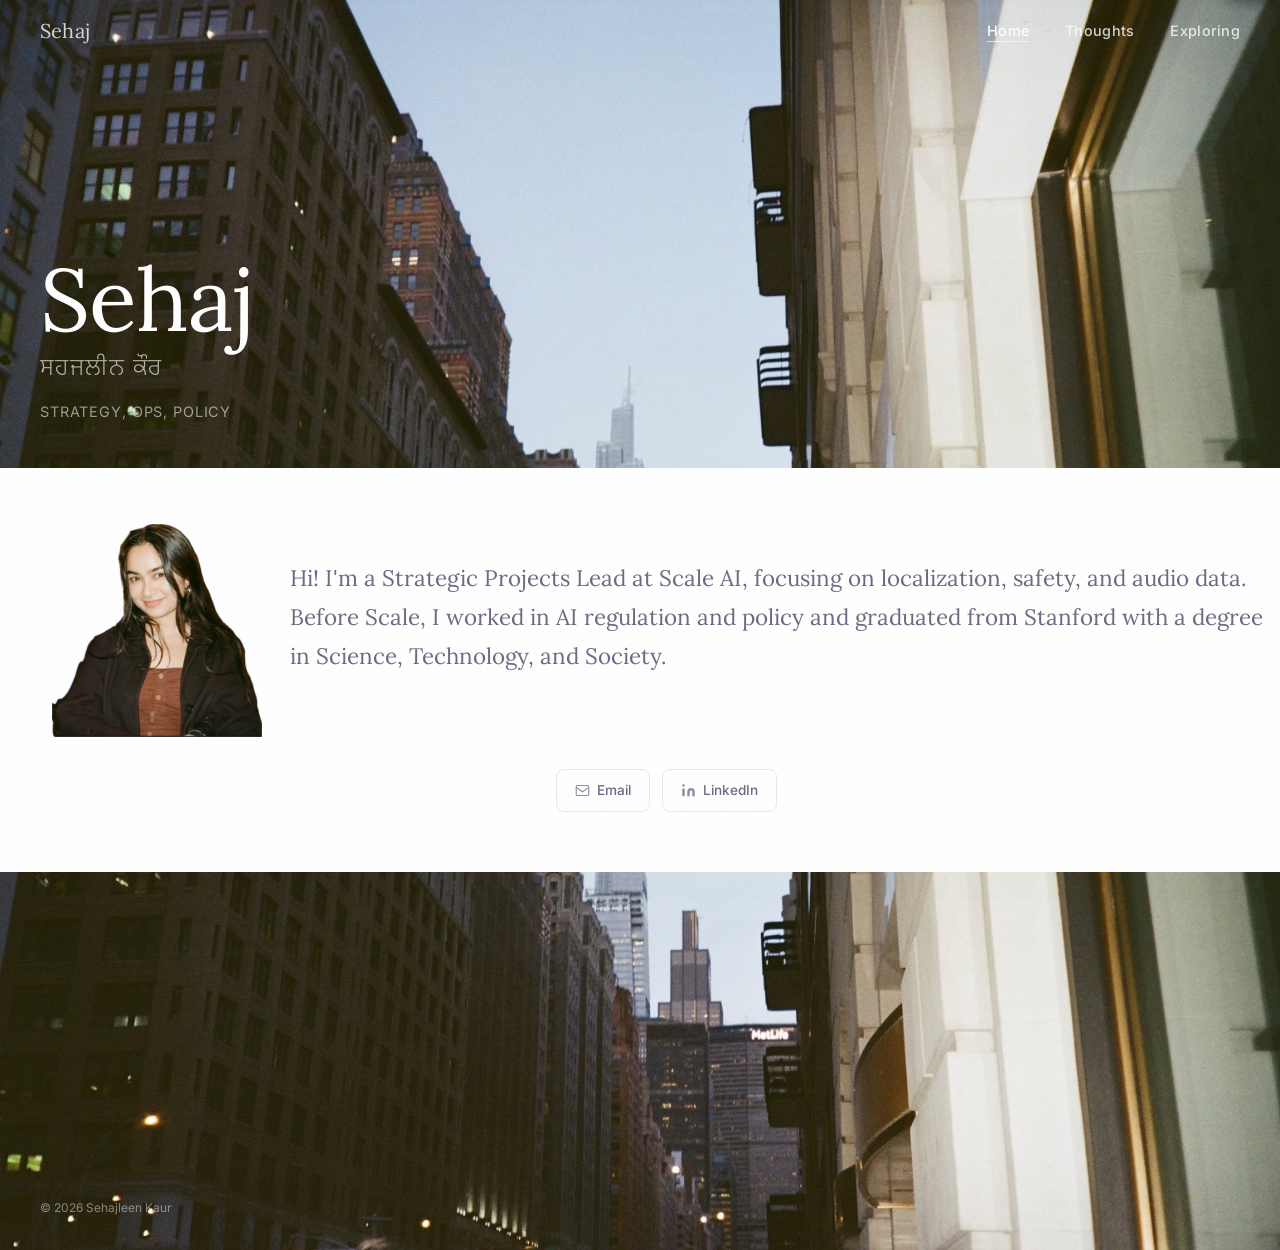
==== index.html @ 91caa86d "Initial commit: personal site with home, writings, and exploring pages Co-Authored-By: Claude Sonnet" ====
<!DOCTYPE html>
<html lang="en">
<head>
  <meta charset="UTF-8" />
  <meta name="viewport" content="width=device-width, initial-scale=1.0" />
  <title>Sehaj</title>
  <link rel="stylesheet" href="style.css?v=11" />
</head>
<body class="page-home">

  <nav class="nav--over-photo">
    <a class="nav-logo" href="index.html">Sehaj</a>
    <ul class="nav-links">
      <li><a href="index.html" class="active">Home</a></li>
      <li><a href="writings.html">Thoughts</a></li>
      <li><a href="exploring.html">Exploring</a></li>
    </ul>
  </nav>

  <!-- TOP HALF OF NYC PHOTO -->
  <div class="photo-band photo-band--top">
    <div class="photo-band__hero">
      <h1>Sehaj</h1>
      <span class="hero-gurmukhi">ਸਹਜਲੀਨ ਕੌਰ</span>
      <p class="hero-sub">Strategy, Ops, Policy</p>
    </div>
  </div>

  <!-- WHITE MIDDLE SECTION -->
  <div class="middle-section">
    <div class="middle-inner">

      <div class="bio-section anim-bio">
        <div class="bio-photo">
          <img src="site%20photos/IMG_7851.jpg" alt="Sehaj" />
        </div>
        <div class="bio-text">
          <p>
            Hi! I'm a Strategic Projects Lead at Scale AI, focusing on localization, safety, and audio data.
            Before Scale, I worked in AI regulation and policy and graduated from Stanford with a degree in
            Science, Technology, and Society.
          </p>
        </div>
      </div>

      <div class="contact-links contact-links--centered">
        <a class="contact-link" href="mailto:sehajleenkaur@alumni.stanford.edu">
          <svg viewBox="0 0 24 24" fill="none" stroke="currentColor" stroke-width="1.8">
            <rect x="2" y="4" width="20" height="16" rx="2"/>
            <path d="m2 7 10 7 10-7"/>
          </svg>
          Email
        </a>
        <a class="contact-link" href="https://www.linkedin.com/in/sehajleenkaur/" target="_blank" rel="noopener">
          <svg viewBox="0 0 24 24" fill="currentColor">
            <path d="M16 8a6 6 0 0 1 6 6v7h-4v-7a2 2 0 0 0-2-2 2 2 0 0 0-2 2v7h-4v-7a6 6 0 0 1 6-6z"/>
            <rect x="2" y="9" width="4" height="12"/>
            <circle cx="4" cy="4" r="2"/>
          </svg>
          LinkedIn
        </a>
      </div>

    </div>
  </div>

  <!-- BOTTOM HALF OF NYC PHOTO -->
  <div class="photo-band photo-band--bottom">
    <footer class="footer--on-photo">
      &copy; 2026 Sehajleen Kaur
    </footer>
  </div>

  <script src="script.js"></script>
</body>
</html>
---- style.css ----
@import url('https://fonts.googleapis.com/css2?family=Lora:ital,wght@0,400;0,500;0,600;1,400&family=Inter:wght@300;400;500;600&family=Noto+Sans+Gurmukhi:wght@300;400&display=swap');

:root {
  --blue: #89c4e1;
  --blue-light: #d6eef8;
  --blue-soft: #edf6fb;
  --turquoise: #7dd4cc;
  --turquoise-light: #d4f0ee;
  --lavender: #b8aadf;
  --lavender-light: #e8e3f7;
  --lavender-soft: #f3f0fb;
  --text: #1c1c2e;
  --text-muted: #6b6b85;
  --text-subtle: #9898b0;
  --bg: #fafbff;
  --white: #ffffff;
  --border: #e8e8f0;
  --radius: 12px;
  --radius-sm: 8px;
  --shadow: 0 2px 12px rgba(100, 100, 180, 0.08);
  --shadow-hover: 0 8px 28px rgba(100, 100, 180, 0.15);
  --transition: 0.22s ease;
}

*, *::before, *::after { box-sizing: border-box; margin: 0; padding: 0; }

html { scroll-behavior: smooth; }

body {
  font-family: 'Inter', sans-serif;
  background: var(--white);
  color: var(--text);
  font-size: 16px;
  line-height: 1.7;
  -webkit-font-smoothing: antialiased;
}

/* ── GRAIN OVERLAY ───────────────────────────────── */
body::before {
  content: '';
  position: fixed;
  inset: 0;
  z-index: 9999;
  pointer-events: none;
  background-image: url("data:image/svg+xml,%3Csvg xmlns='http://www.w3.org/2000/svg' width='200' height='200'%3E%3Cfilter id='n'%3E%3CfeTurbulence type='fractalNoise' baseFrequency='0.78' numOctaves='4' stitchTiles='stitch'/%3E%3C/filter%3E%3Crect width='200' height='200' filter='url(%23n)'/%3E%3C/svg%3E");
  opacity: 0.04;
  mix-blend-mode: multiply;
}

/* ── NAV ─────────────────────────────────────────── */
nav {
  position: sticky;
  top: 0;
  z-index: 100;
  background: rgba(255, 255, 255, 0.9);
  backdrop-filter: blur(14px);
  -webkit-backdrop-filter: blur(14px);
  border-bottom: 1px solid var(--border);
  padding: 0 40px;
  height: 62px;
  display: flex;
  align-items: center;
  justify-content: space-between;
}

/* home page: nav floats over the top photo */
.nav--over-photo {
  position: absolute;
  top: 0;
  left: 0;
  right: 0;
  background: transparent;
  backdrop-filter: none;
  -webkit-backdrop-filter: none;
  border-bottom: none;
}

.nav--over-photo .nav-logo,
.nav--over-photo .nav-links a { color: rgba(255, 255, 255, 0.8); }

.nav--over-photo .nav-links a:hover,
.nav--over-photo .nav-links a.active { color: #fff; }

.nav--over-photo .nav-links a::after {
  background: rgba(255, 255, 255, 0.6);
}

/* writings page: nav over ocean photo */
.page-writings nav {
  background: rgba(255, 255, 255, 0.75);
  backdrop-filter: blur(16px);
  -webkit-backdrop-filter: blur(16px);
}

.nav-logo {
  font-family: 'Lora', serif;
  font-size: 1.25rem;
  color: var(--text);
  text-decoration: none;
  letter-spacing: 0.01em;
}

.nav-links {
  display: flex;
  gap: 36px;
  list-style: none;
}

.nav-links a {
  text-decoration: none;
  color: var(--text-muted);
  font-size: 0.9rem;
  font-weight: 500;
  letter-spacing: 0.02em;
  transition: color var(--transition);
  position: relative;
}

.nav-links a::after {
  content: '';
  position: absolute;
  bottom: -3px;
  left: 0;
  width: 0;
  height: 1.5px;
  background: linear-gradient(90deg, var(--blue), var(--turquoise));
  transition: width var(--transition);
}

.nav-links a:hover,
.nav-links a.active { color: var(--text); }

.nav-links a:hover::after,
.nav-links a.active::after { width: 100%; }

/* ── LAYOUT ──────────────────────────────────────── */
main {
  max-width: 860px;
  margin: 0 auto;
  padding: 72px 32px 100px;
}

/* ── HEADINGS ────────────────────────────────────── */
h1 {
  font-family: 'Lora', serif;
  font-size: clamp(2.2rem, 5vw, 3.2rem);
  font-weight: 400;
  line-height: 1.15;
  letter-spacing: -0.01em;
  color: var(--text);
}

h2 {
  font-size: 1.1rem;
  font-weight: 600;
  letter-spacing: 0.06em;
  text-transform: uppercase;
  color: var(--text-muted);
  margin-bottom: 28px;
}

h3 {
  font-size: 1rem;
  font-weight: 600;
  color: var(--text);
  margin-bottom: 6px;
}

/* ── HOME: PAGE FILLS VIEWPORT ──────────────────── */
body.page-home {
  display: flex;
  flex-direction: column;
  min-height: 100vh;
}

body.page-home .photo-band--bottom {
  flex: 1;
}

/* ── HOME: PHOTO BANDS ───────────────────────────── */
.photo-band {
  width: 100%;
  background-image: url('site%20photos/39620037.jpg');
  background-size: cover;
  background-repeat: no-repeat;
  position: relative;
}

.photo-band--top {
  height: 52vh;
  min-height: 320px;
  background-position: center top;
  display: flex;
  align-items: flex-end;
  padding: 0 40px 44px;
}

.photo-band--bottom {
  min-height: 42vh;
  background-position: center bottom;
  display: flex;
  align-items: flex-end;
  padding: 0 40px 32px;
}

.photo-band__hero h1 {
  font-family: 'Lora', serif;
  font-size: clamp(3rem, 7vw, 5.5rem);
  color: #fff;
  line-height: 1;
  margin-bottom: 6px;
}

.hero-gurmukhi {
  display: block;
  font-family: 'Noto Sans Gurmukhi', sans-serif;
  font-size: clamp(1rem, 2.5vw, 1.5rem);
  font-weight: 300;
  color: rgba(255, 255, 255, 0.65);
  letter-spacing: 0.06em;
  margin-bottom: 10px;
}

.hero-sub {
  font-size: 0.9rem;
  color: rgba(255, 255, 255, 0.55);
  font-weight: 400;
  letter-spacing: 0.06em;
  text-transform: uppercase;
}

/* ── HOME: MIDDLE SECTION ────────────────────────── */
.middle-section {
  background: var(--white);
  padding: 56px 0 60px;
}

.middle-inner {
  width: 100%;
  padding: 0 0 0 52px;
}

/* ── HOME: BIO ───────────────────────────────────── */
.bio-section {
  display: grid;
  grid-template-columns: 210px 1fr;
  gap: 28px;
  align-items: center;
  margin-bottom: 0;
}

.bio-photo {
  width: 210px;
  flex-shrink: 0;
}

.bio-photo img {
  width: 100%;
  height: auto;
  display: block;
}

.photo-placeholder-label {
  color: var(--text-subtle);
  font-size: 0.75rem;
  letter-spacing: 0.1em;
  text-transform: uppercase;
}

.bio-text p {
  font-family: 'Lora', serif;
  font-size: 1.4rem;
  color: var(--text-muted);
  line-height: 1.75;
  margin-bottom: 28px;
}

.contact-links {
  display: flex;
  gap: 12px;
  justify-content: center;
}

.contact-links--centered {
  width: 100%;
  margin-top: 32px;
}

.contact-link {
  display: inline-flex;
  align-items: center;
  gap: 7px;
  text-decoration: none;
  color: var(--text-muted);
  font-size: 0.85rem;
  font-weight: 500;
  padding: 9px 18px;
  border-radius: 8px;
  border: 1px solid var(--border);
  background: var(--white);
  transition: all var(--transition);
}

.contact-link:hover {
  border-color: var(--lavender);
  color: var(--text);
  background: var(--lavender-soft);
  box-shadow: var(--shadow);
}

.contact-link svg {
  width: 15px;
  height: 15px;
  opacity: 0.75;
}

/* ── HOME: AUDIO ─────────────────────────────────── */
.audio-section {
  margin-bottom: 0;
}

.section-label {
  font-size: 0.78rem;
  font-weight: 600;
  letter-spacing: 0.1em;
  text-transform: uppercase;
  color: var(--text-subtle);
  margin-bottom: 16px;
}

.audio-buttons {
  display: flex;
  gap: 10px;
  flex-wrap: wrap;
  margin-bottom: 20px;
}

.lang-btn {
  padding: 9px 20px;
  border-radius: 99px;
  border: 1.5px solid var(--border);
  background: var(--white);
  color: var(--text-muted);
  font-family: 'Inter', sans-serif;
  font-size: 0.88rem;
  font-weight: 500;
  cursor: pointer;
  transition: all var(--transition);
  position: relative;
  overflow: hidden;
}

.lang-btn:hover {
  border-color: var(--turquoise);
  color: var(--text);
  background: var(--turquoise-light);
}

.lang-btn.active {
  background: linear-gradient(135deg, var(--blue), var(--turquoise));
  border-color: transparent;
  color: white;
  box-shadow: 0 4px 14px rgba(125, 212, 204, 0.35);
}

.lang-btn:active { transform: scale(0.95); }

.audio-player {
  display: none;
  align-items: center;
  gap: 14px;
  padding: 14px 20px;
  background: var(--white);
  border: 1px solid var(--border);
  border-radius: var(--radius-sm);
  max-width: 380px;
}

.audio-player.visible { display: flex; }

.play-pause-btn {
  width: 36px;
  height: 36px;
  border-radius: 50%;
  background: linear-gradient(135deg, var(--blue), var(--turquoise));
  border: none;
  cursor: pointer;
  display: flex;
  align-items: center;
  justify-content: center;
  flex-shrink: 0;
  transition: transform var(--transition), box-shadow var(--transition);
}

.play-pause-btn:hover {
  transform: scale(1.07);
  box-shadow: 0 4px 14px rgba(125, 212, 204, 0.4);
}

.play-pause-btn svg { width: 14px; height: 14px; fill: white; }

.audio-info {
  flex: 1;
}

.audio-lang-label {
  font-size: 0.8rem;
  font-weight: 600;
  color: var(--text);
  display: block;
  margin-bottom: 2px;
}

.audio-status {
  font-size: 0.75rem;
  color: var(--text-subtle);
}

/* ── DIVIDER ─────────────────────────────────────── */
.divider {
  height: 1px;
  background: var(--border);
  margin: 56px 0;
}

/* ── PAGE HEADER ─────────────────────────────────── */
.page-header {
  margin-bottom: 52px;
}

.page-header h1 {
  margin-bottom: 10px;
}

.page-header p {
  color: var(--text-muted);
  font-size: 1rem;
}

/* ── ANIMATIONS ──────────────────────────────────── */
@keyframes fadeUp {
  from { opacity: 0; transform: translateY(18px); }
  to   { opacity: 1; transform: translateY(0); }
}

@keyframes fadeIn {
  from { opacity: 0; }
  to   { opacity: 1; }
}

.anim-hero {
  animation: fadeUp 0.55s ease both;
}

.anim-bio {
  animation: fadeUp 0.55s 0.12s ease both;
}

.anim-audio {
  animation: fadeUp 0.55s 0.22s ease both;
}

.anim-page-header {
  animation: fadeUp 0.5s ease both;
}

/* stagger via --i set in JS */
.card-animate {
  opacity: 0;
  transform: translateY(20px);
  transition: opacity 0.4s ease, transform 0.4s ease;
  transition-delay: calc(var(--i, 0) * 70ms);
}

.card-animate.visible {
  opacity: 1;
  transform: translateY(0);
}

/* ── CARD GRID ───────────────────────────────────── */
.card-grid {
  display: grid;
  grid-template-columns: repeat(3, 1fr);
  gap: 20px;
}

.card {
  background: var(--white);
  border: 1px solid var(--border);
  border-radius: var(--radius);
  padding: 24px;
  text-decoration: none;
  color: inherit;
  display: block;
  transition: box-shadow var(--transition), transform var(--transition), border-color var(--transition);
  position: relative;
  overflow: hidden;
}

.card::before {
  content: '';
  position: absolute;
  top: 0;
  left: 0;
  right: 0;
  height: 3px;
  background: linear-gradient(90deg, var(--blue), var(--turquoise));
  transform: scaleX(0);
  transform-origin: left;
  transition: transform 0.28s ease;
}

/* Soft colored glow on hover */
.card:hover {
  box-shadow: 0 12px 36px rgba(137, 196, 225, 0.22), 0 2px 8px rgba(184, 170, 223, 0.12);
  transform: translateY(-3px);
  border-color: var(--blue-light);
}

.card:hover::before { transform: scaleX(1); }

.card-tag {
  font-size: 0.72rem;
  font-weight: 600;
  letter-spacing: 0.08em;
  text-transform: uppercase;
  color: var(--turquoise);
  margin-bottom: 10px;
  display: block;
  transition: color var(--transition);
}

.card:hover .card-tag { color: #5abfb7; }

.card h3 {
  font-size: 0.97rem;
  margin-bottom: 8px;
  line-height: 1.45;
}

.card p {
  font-size: 0.85rem;
  color: var(--text-muted);
  line-height: 1.6;
}

.card-arrow {
  display: inline-flex;
  align-items: center;
  gap: 4px;
  margin-top: 14px;
  font-size: 0.8rem;
  font-weight: 600;
  color: var(--text-subtle);
  transition: color var(--transition), gap var(--transition);
}

.card:hover .card-arrow {
  color: var(--blue);
  gap: 10px;
}

/* ── WRITINGS LIST ───────────────────────────────── */
.writings-list {
  list-style: none;
  border-top: 1px solid var(--border);
}

.writings-list li { display: block; }

.writing-row {
  display: grid;
  grid-template-columns: 32px 140px 1fr 20px;
  align-items: center;
  gap: 24px;
  padding: 32px 0;
  border-bottom: 1px solid var(--border);
  text-decoration: none;
  color: inherit;
  transition: padding-left var(--transition), opacity 0.4s ease, transform 0.4s ease;
}

.writing-row:hover { padding-left: 10px; }

.writing-num {
  font-size: 0.75rem;
  color: var(--text-subtle);
  font-weight: 500;
  font-variant-numeric: tabular-nums;
  transition: color var(--transition);
}

.writing-row:hover .writing-num { color: var(--blue); }

.writing-tag {
  font-size: 0.8rem;
  font-weight: 600;
  letter-spacing: 0.06em;
  text-transform: uppercase;
  color: var(--text-subtle);
  transition: color var(--transition);
}

.writing-row:hover .writing-tag { color: var(--turquoise); }

.writing-title {
  font-family: 'Lora', serif;
  font-size: 1rem;
  font-weight: 400;
  color: var(--text);
  line-height: 1.45;
  padding-left: 14px;
}

.writing-arrow {
  color: var(--text-subtle);
  font-size: 1rem;
  transition: transform var(--transition), color var(--transition);
  justify-self: end;
}

.writing-row:hover .writing-arrow {
  transform: translateX(5px);
  color: var(--blue);
}

/* ── PROJECT CARD (exploring) ────────────────────── */
.project-card {
  background: var(--white);
  border: 1px solid var(--border);
  border-radius: var(--radius);
  padding: 28px;
  transition: all var(--transition);
}

.project-card:hover {
  box-shadow: 0 12px 36px rgba(137, 196, 225, 0.22), 0 2px 8px rgba(184, 170, 223, 0.12);
  transform: translateY(-3px);
  border-color: var(--blue-light);
}

.project-card h3 {
  font-size: 1rem;
  margin-bottom: 8px;
}

.project-card p {
  font-size: 0.88rem;
  color: var(--text-muted);
  line-height: 1.65;
  margin-bottom: 20px;
}

.project-pill {
  display: inline-flex;
  align-items: center;
  gap: 5px;
  padding: 7px 16px;
  background: var(--blue-soft);
  border: 1px solid var(--blue-light);
  border-radius: 99px;
  font-size: 0.8rem;
  font-weight: 600;
  color: #5a9ec7;
  text-decoration: none;
  transition: all var(--transition);
}

.project-pill:hover {
  background: var(--blue-light);
  color: #3a7ea8;
}

/* ── READING SECTION ─────────────────────────────── */
.reading-now {
  background: linear-gradient(135deg, var(--lavender-soft), var(--blue-soft));
  border: 1px solid var(--lavender-light);
  border-radius: var(--radius);
  padding: 28px 32px;
  margin-bottom: 16px;
}

.reading-now .reading-label {
  font-size: 0.78rem;
  font-weight: 600;
  letter-spacing: 0.1em;
  text-transform: uppercase;
  color: var(--lavender);
  margin-bottom: 8px;
  display: block;
}

.reading-now .book-title {
  font-family: 'DM Serif Display', serif;
  font-size: 1.1rem;
  color: var(--text);
  line-height: 1.4;
}

.accordion-trigger {
  width: 100%;
  display: flex;
  align-items: center;
  justify-content: space-between;
  padding: 18px 24px;
  background: var(--white);
  border: 1px solid var(--border);
  border-radius: var(--radius-sm);
  cursor: pointer;
  font-family: 'Inter', sans-serif;
  font-size: 0.92rem;
  font-weight: 500;
  color: var(--text-muted);
  transition: all var(--transition);
  text-align: left;
}

.accordion-trigger:hover {
  background: var(--lavender-soft);
  border-color: var(--lavender-light);
  color: var(--text);
}

.accordion-trigger.open {
  border-bottom-left-radius: 0;
  border-bottom-right-radius: 0;
  border-bottom-color: var(--lavender-light);
  background: var(--lavender-soft);
  color: var(--text);
}

.accordion-icon {
  width: 18px;
  height: 18px;
  color: var(--text-subtle);
  transition: transform var(--transition);
  flex-shrink: 0;
}

.accordion-trigger.open .accordion-icon {
  transform: rotate(180deg);
  color: var(--lavender);
}

.accordion-body {
  max-height: 0;
  overflow: hidden;
  transition: max-height 0.3s ease;
  background: var(--white);
  border: 1px solid var(--border);
  border-top: none;
  border-radius: 0 0 var(--radius-sm) var(--radius-sm);
}

.accordion-body.open {
  max-height: 400px;
  border-color: var(--lavender-light);
}

.accordion-body ul {
  list-style: none;
  padding: 8px 24px 20px;
}

.accordion-body li {
  padding: 9px 0;
  font-size: 0.9rem;
  color: var(--text-muted);
  border-bottom: 1px solid var(--border);
  display: flex;
  align-items: baseline;
  gap: 10px;
  line-height: 1.5;
}

.accordion-body li:last-child { border-bottom: none; }

.accordion-body li::before {
  content: '';
  width: 5px;
  height: 5px;
  border-radius: 50%;
  background: var(--lavender);
  flex-shrink: 0;
  margin-top: 7px;
}

/* ── CONTACT FORM ────────────────────────────────── */
.contact-section {
  background: var(--white);
  border: 1px solid var(--border);
  border-radius: var(--radius);
  padding: 40px;
}

.form-group {
  margin-bottom: 20px;
}

.form-group label {
  display: block;
  font-size: 0.82rem;
  font-weight: 600;
  letter-spacing: 0.04em;
  color: var(--text-muted);
  margin-bottom: 7px;
  text-transform: uppercase;
}

.form-group input,
.form-group textarea {
  width: 100%;
  padding: 12px 16px;
  border: 1.5px solid var(--border);
  border-radius: var(--radius-sm);
  background: var(--bg);
  font-family: 'Inter', sans-serif;
  font-size: 0.95rem;
  color: var(--text);
  transition: border-color var(--transition), box-shadow var(--transition);
  outline: none;
}

.form-group input:focus,
.form-group textarea:focus {
  border-color: var(--blue);
  box-shadow: 0 0 0 3px rgba(137, 196, 225, 0.18);
  background: var(--white);
}

.form-group textarea {
  resize: vertical;
  min-height: 130px;
}

.submit-btn {
  padding: 12px 32px;
  background: linear-gradient(135deg, var(--blue), var(--turquoise));
  border: none;
  border-radius: 99px;
  color: white;
  font-family: 'Inter', sans-serif;
  font-size: 0.9rem;
  font-weight: 600;
  cursor: pointer;
  letter-spacing: 0.02em;
  transition: all var(--transition);
  box-shadow: 0 4px 14px rgba(125, 212, 204, 0.3);
}

.submit-btn:hover {
  transform: translateY(-1px);
  box-shadow: 0 6px 20px rgba(125, 212, 204, 0.45);
}

.submit-btn:active { transform: scale(0.97); }

.form-success {
  display: none;
  padding: 16px 20px;
  background: var(--turquoise-light);
  border: 1px solid var(--turquoise);
  border-radius: var(--radius-sm);
  color: #2a8a84;
  font-size: 0.9rem;
  font-weight: 500;
  margin-top: 16px;
  text-align: center;
}

/* ── FOOTER ──────────────────────────────────────── */
footer {
  text-align: center;
  padding: 32px;
  font-size: 0.78rem;
  color: var(--text-subtle);
  border-top: 1px solid var(--border);
  margin-top: 60px;
}

/* ── SECTION SPACING ─────────────────────────────── */
section { margin-bottom: 64px; }
section:last-child { margin-bottom: 0; }

/* ── RESPONSIVE ──────────────────────────────────── */
@media (max-width: 700px) {
  nav { padding: 0 20px; }
  main { padding: 48px 20px 80px; }

  .bio-section {
    grid-template-columns: 1fr;
    margin-left: -20px;
    width: calc(100% + 20px);
  }

  .bio-photo {
    width: 100%;
    height: 260px;
    border-radius: 0 var(--radius) var(--radius) 0;
  }

  .bio-text--offset {
    padding-top: 28px;
    padding-left: 0;
  }

  .writing-row {
    grid-template-columns: 28px 70px 1fr 16px;
    gap: 12px;
  }

  .card-grid {
    grid-template-columns: 1fr;
  }

  .contact-section { padding: 28px 20px; }

  .audio-buttons { gap: 8px; }
}

@media (min-width: 701px) and (max-width: 900px) {
  .card-grid {
    grid-template-columns: repeat(2, 1fr);
  }
}

/* ── EXPLORING PAGE ──────────────────────────────── */
.page-exploring main {
  padding-top: 28px;
  padding-bottom: 20px;
}

.explore-divider {
  border: none;
  border-top: 1px solid var(--border);
  margin: 0;
}

/* ── EXPLORING: CHECKERBOARD GRID ───────────────── */
.explore-grid {
  display: grid;
  grid-template-columns: repeat(3, 1fr);
}

.explore-cell {
  min-height: 300px;
  position: relative;
}

/* Photo cells — image divided as a mosaic across all 5 photo cells */
.explore-cell--photo {
  background-image: url('site%20photos/exploring-bg.jpg');
  background-size: 300% 300%;
  background-repeat: no-repeat;
  background-color: #2a3530;
}

/* Each photo cell shows its slice of the image based on grid position */
.explore-grid > :nth-child(1) { background-position: 0% 0%; }
.explore-grid > :nth-child(3) { background-position: 100% 0%; }
.explore-grid > :nth-child(5) { background-position: 50% 50%; }
.explore-grid > :nth-child(7) { background-position: 0% 100%; }
.explore-grid > :nth-child(9) { background-position: 100% 100%; }

.explore-cell--content {
  background: var(--white);
  padding: 40px 36px;
  display: flex;
  flex-direction: column;
  justify-content: center;
  border: 1px solid var(--border);
}

.explore-cell__label {
  font-size: 0.7rem;
  font-weight: 600;
  letter-spacing: 0.1em;
  text-transform: uppercase;
  color: var(--text-subtle);
  margin-bottom: 12px;
  display: block;
}

.explore-cell--content h3 {
  font-family: 'Lora', serif;
  font-size: 1.15rem;
  font-weight: 400;
  color: var(--text);
  margin-bottom: 10px;
  line-height: 1.35;
}

.explore-cell--content p {
  font-size: 0.88rem;
  color: var(--text-muted);
  line-height: 1.65;
  margin-bottom: 20px;
}

.explore-cell--content ul {
  list-style: none;
  margin-top: 4px;
}

.explore-cell--content li {
  font-size: 0.88rem;
  color: var(--text-muted);
  line-height: 1.65;
  padding: 7px 0;
  border-bottom: 1px solid var(--border);
  display: flex;
  align-items: baseline;
  gap: 10px;
}

.explore-cell--content li:last-child { border-bottom: none; }

.explore-cell--content li::before {
  content: '';
  width: 4px;
  height: 4px;
  border-radius: 50%;
  background: var(--turquoise);
  flex-shrink: 0;
  margin-top: 9px;
}

.explore-cell__link {
  font-size: 0.82rem;
  font-weight: 600;
  color: var(--text-subtle);
  text-decoration: none;
  transition: color var(--transition);
  margin-top: auto;
}

.explore-cell__link:hover { color: var(--text); }

/* Reading cell */
.explore-cell--reading p.explore-cell__author {
  font-style: italic;
  font-size: 0.85rem;
  margin-bottom: 20px;
}

.explore-accordion-trigger {
  display: flex;
  align-items: center;
  gap: 8px;
  background: none;
  border: none;
  padding: 0;
  font-family: 'Inter', sans-serif;
  font-size: 0.82rem;
  font-weight: 600;
  color: var(--text-subtle);
  cursor: pointer;
  transition: color var(--transition);
  text-align: left;
  margin-top: auto;
}

.explore-accordion-trigger:hover { color: var(--text); }

.explore-accordion-trigger .accordion-icon {
  width: 14px;
  height: 14px;
  transition: transform var(--transition);
}

.explore-accordion-trigger.open .accordion-icon { transform: rotate(180deg); }

.explore-accordion-body {
  max-height: 0;
  overflow: hidden;
  transition: max-height 0.3s ease;
}

.explore-accordion-body.open { max-height: 300px; }

.explore-accordion-body ul {
  list-style: none;
  margin-top: 14px;
}

.explore-accordion-body li {
  font-size: 0.82rem;
  color: var(--text-muted);
  padding: 6px 0;
  border-bottom: 1px solid var(--border);
  line-height: 1.5;
}

.explore-accordion-body li:last-child { border-bottom: none; }

@media (max-width: 700px) {
  .explore-grid { grid-template-columns: 1fr; }
  .explore-cell { min-height: 220px; }
}

/* ── WRITINGS PAGE: OCEAN BACKGROUND ────────────── */
.page-writings {
  background-image: url('site%20photos/39620013.jpg');
  background-size: cover;
  background-position: center top;
  min-height: 100vh;
}

.page-writings main {
  max-width: 960px;
  margin: 0 auto;
  padding: 52px 40px 100px;
}

.page-writings footer {
  background: rgba(255, 255, 255, 0.6);
  backdrop-filter: blur(8px);
  border-top: 1px solid rgba(255, 255, 255, 0.4);
}

/* frosted glass panel over ocean */
.frosted-panel {
  background: rgba(255, 255, 255, 0.86);
  backdrop-filter: blur(18px);
  -webkit-backdrop-filter: blur(18px);
  border-radius: 18px;
  padding: 64px 72px 56px;
  border: 1px solid rgba(255, 255, 255, 0.6);
  box-shadow: 0 8px 40px rgba(0, 0, 0, 0.1);
}

.frosted-panel .page-header {
  margin-bottom: 36px;
}

.frosted-panel--reading {
  margin-top: 52px;
}

.reading-author {
  font-style: italic;
  font-size: 0.9rem;
  color: var(--text-subtle);
}

.frosted-panel .writings-list {
  border-top-color: rgba(0, 0, 0, 0.08);
}

.frosted-panel .writing-row {
  border-bottom-color: rgba(0, 0, 0, 0.08);
}

/* disable fixed bg on mobile (iOS issue) */
@media (max-width: 700px) {
  .page-writings {
    background-attachment: scroll;
  }

  .frosted-panel {
    padding: 32px 24px 28px;
    border-radius: 12px;
  }
}

/* ── HOME: FOOTER ON PHOTO ───────────────────────── */
.footer--on-photo {
  color: rgba(255, 255, 255, 0.45);
  font-size: 0.75rem;
  border-top: none;
  margin-top: 0;
  padding: 0;
}

/* ── HOME: MOBILE ────────────────────────────────── */
@media (max-width: 700px) {
  .photo-band--top {
    height: 55vw;
    min-height: 260px;
    padding: 0 24px 32px;
  }

  .photo-band--bottom {
    height: 45vw;
    min-height: 200px;
    padding: 0 24px 24px;
  }

  .middle-inner {
    padding: 0 20px;
  }

  .bio-section {
    grid-template-columns: 1fr;
    gap: 28px;
  }

  .bio-photo {
    width: 100%;
    height: 220px;
  }
}
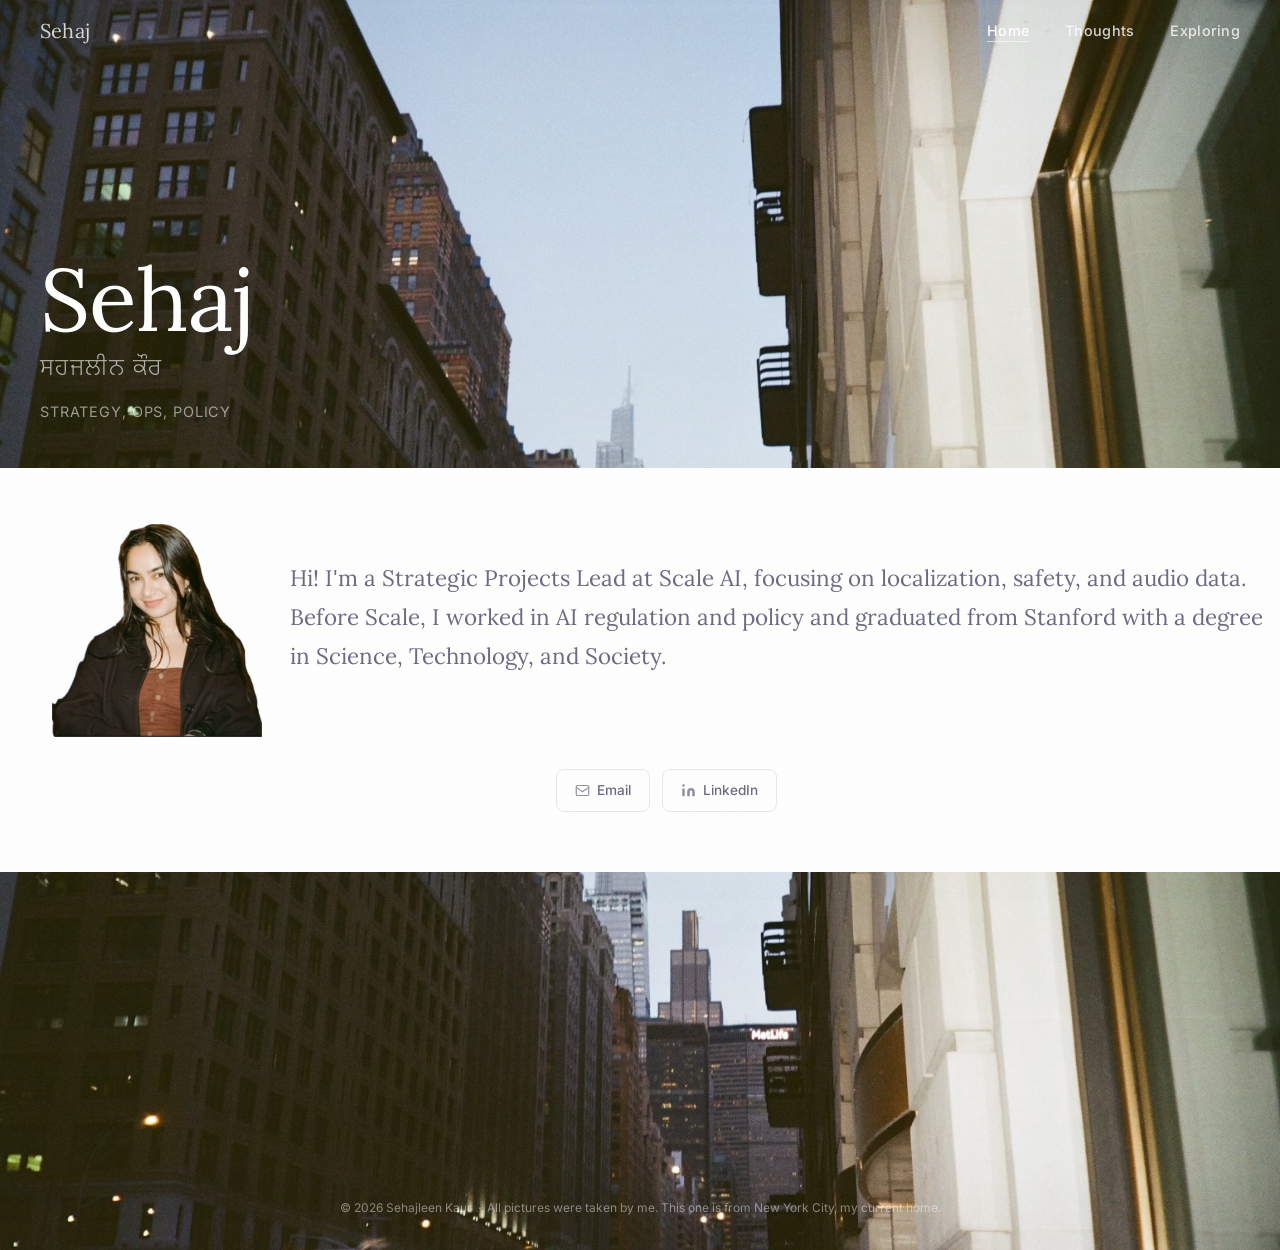
==== commit 39cfc10d: "Update reading, add photo credits to footers, center home footer Co-Authored-By: Claude Sonnet 4.6 <" ====
--- a/index.html
+++ b/index.html
@@ -67,7 +67,7 @@
   <!-- BOTTOM HALF OF NYC PHOTO -->
   <div class="photo-band photo-band--bottom">
     <footer class="footer--on-photo">
-      &copy; 2026 Sehajleen Kaur
+      &copy; 2026 Sehajleen Kaur &nbsp;·&nbsp; All pictures were taken by me. This one is from New York City, my current home.
     </footer>
   </div>
 
--- a/style.css
+++ b/style.css
@@ -1170,6 +1170,8 @@
   border-top: none;
   margin-top: 0;
   padding: 0;
+  width: 100%;
+  text-align: center;
 }
 
 /* ── HOME: MOBILE ────────────────────────────────── */
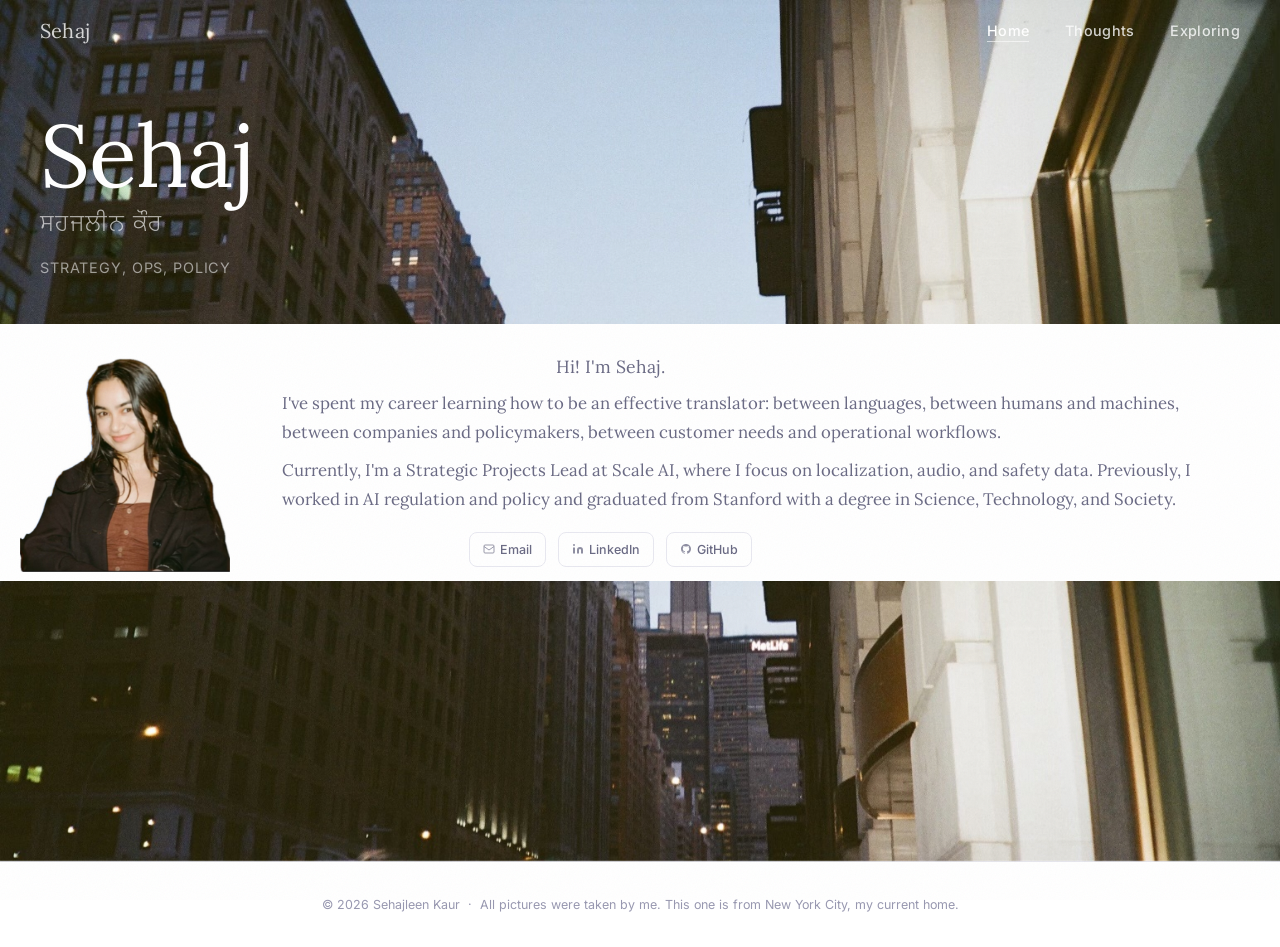
==== commit f4a52eac: "Redesign home page layout, update bio, add GitHub link Co-Authored-By: Claude Sonnet 4.6 <noreply@an" ====
--- a/index.html
+++ b/index.html
@@ -30,16 +30,15 @@
   <div class="middle-section">
     <div class="middle-inner">
 
+      <p class="bio-greeting anim-bio">Hi! I'm Sehaj.</p>
+
       <div class="bio-section anim-bio">
         <div class="bio-photo">
           <img src="site%20photos/IMG_7851.jpg" alt="Sehaj" />
         </div>
         <div class="bio-text">
-          <p>
-            Hi! I'm a Strategic Projects Lead at Scale AI, focusing on localization, safety, and audio data.
-            Before Scale, I worked in AI regulation and policy and graduated from Stanford with a degree in
-            Science, Technology, and Society.
-          </p>
+          <p>I've spent my career learning how to be an effective translator: between languages, between humans and machines, between companies and policymakers, between customer needs and operational workflows.</p>
+          <p>Currently, I'm a Strategic Projects Lead at Scale AI, where I focus on localization, audio, and safety data. Previously, I worked in AI regulation and policy and graduated from Stanford with a degree in Science, Technology, and Society.</p>
         </div>
       </div>
 
@@ -59,17 +58,23 @@
           </svg>
           LinkedIn
         </a>
+        <a class="contact-link" href="https://github.com/sehajleen-k" target="_blank" rel="noopener">
+          <svg viewBox="0 0 24 24" fill="currentColor">
+            <path d="M12 2C6.477 2 2 6.477 2 12c0 4.418 2.865 8.166 6.839 9.489.5.092.682-.217.682-.482 0-.237-.009-.868-.013-1.703-2.782.604-3.369-1.341-3.369-1.341-.454-1.155-1.11-1.463-1.11-1.463-.908-.62.069-.608.069-.608 1.003.07 1.531 1.03 1.531 1.03.892 1.529 2.341 1.087 2.91.832.092-.647.35-1.088.636-1.338-2.22-.253-4.555-1.11-4.555-4.943 0-1.091.39-1.984 1.029-2.683-.103-.253-.446-1.27.098-2.647 0 0 .84-.269 2.75 1.025A9.564 9.564 0 0 1 12 6.844a9.59 9.59 0 0 1 2.504.337c1.909-1.294 2.747-1.025 2.747-1.025.546 1.377.202 2.394.1 2.647.64.699 1.028 1.592 1.028 2.683 0 3.842-2.339 4.687-4.566 4.935.359.309.678.919.678 1.852 0 1.336-.012 2.415-.012 2.741 0 .267.18.578.688.48C19.138 20.163 22 16.418 22 12c0-5.523-4.477-10-10-10z"/>
+          </svg>
+          GitHub
+        </a>
       </div>
 
     </div>
   </div>
 
   <!-- BOTTOM HALF OF NYC PHOTO -->
-  <div class="photo-band photo-band--bottom">
-    <footer class="footer--on-photo">
-      &copy; 2026 Sehajleen Kaur &nbsp;·&nbsp; All pictures were taken by me. This one is from New York City, my current home.
-    </footer>
-  </div>
+  <div class="photo-band photo-band--bottom"></div>
+
+  <footer>
+    &copy; 2026 Sehajleen Kaur &nbsp;·&nbsp; All pictures were taken by me. This one is from New York City, my current home.
+  </footer>
 
   <script src="script.js"></script>
 </body>
--- a/style.css
+++ b/style.css
@@ -174,7 +174,8 @@
 }
 
 body.page-home .photo-band--bottom {
-  flex: 1;
+  height: 280px;
+  min-height: 0;
 }
 
 /* ── HOME: PHOTO BANDS ───────────────────────────── */
@@ -187,8 +188,8 @@
 }
 
 .photo-band--top {
-  height: 52vh;
-  min-height: 320px;
+  height: 36vh;
+  min-height: 220px;
   background-position: center top;
   display: flex;
   align-items: flex-end;
@@ -232,26 +233,30 @@
 /* ── HOME: MIDDLE SECTION ────────────────────────── */
 .middle-section {
   background: var(--white);
-  padding: 56px 0 60px;
+  padding: 8px 0 0;
 }
 
 .middle-inner {
-  width: 100%;
-  padding: 0 0 0 52px;
+  max-width: 1300px;
+  margin: 0 auto;
+  padding: 0 80px 0 20px;
 }
 
 /* ── HOME: BIO ───────────────────────────────────── */
 .bio-section {
   display: grid;
   grid-template-columns: 210px 1fr;
-  gap: 28px;
-  align-items: center;
+  gap: 52px;
+  align-items: start;
   margin-bottom: 0;
 }
 
 .bio-photo {
   width: 210px;
   flex-shrink: 0;
+  margin-top: -60px;
+  position: relative;
+  top: 30px;
 }
 
 .bio-photo img {
@@ -267,12 +272,23 @@
   text-transform: uppercase;
 }
 
+.bio-greeting {
+  font-family: 'Lora', serif;
+  font-size: 1.1rem;
+  color: var(--text-muted);
+  text-align: center;
+  margin-top: 20px;
+  margin-bottom: 6px;
+  line-height: 1.75;
+}
+
+
 .bio-text p {
   font-family: 'Lora', serif;
-  font-size: 1.4rem;
+  font-size: 1.05rem;
   color: var(--text-muted);
   line-height: 1.75;
-  margin-bottom: 28px;
+  margin-bottom: 8px;
 }
 
 .contact-links {
@@ -283,18 +299,22 @@
 
 .contact-links--centered {
   width: 100%;
-  margin-top: 32px;
+  margin-top: 0;
+  margin-bottom: 0;
+  padding-bottom: 4px;
+  position: relative;
+  top: -10px;
 }
 
 .contact-link {
   display: inline-flex;
   align-items: center;
-  gap: 7px;
+  gap: 5px;
   text-decoration: none;
   color: var(--text-muted);
-  font-size: 0.85rem;
+  font-size: 0.78rem;
   font-weight: 500;
-  padding: 9px 18px;
+  padding: 6px 13px;
   border-radius: 8px;
   border: 1px solid var(--border);
   background: var(--white);
@@ -309,8 +329,8 @@
 }
 
 .contact-link svg {
-  width: 15px;
-  height: 15px;
+  width: 12px;
+  height: 12px;
   opacity: 0.75;
 }
 
@@ -1163,6 +1183,8 @@
   }
 }
 
+.page-home footer { margin-top: 0; }
+
 /* ── HOME: FOOTER ON PHOTO ───────────────────────── */
 .footer--on-photo {
   color: rgba(255, 255, 255, 0.45);
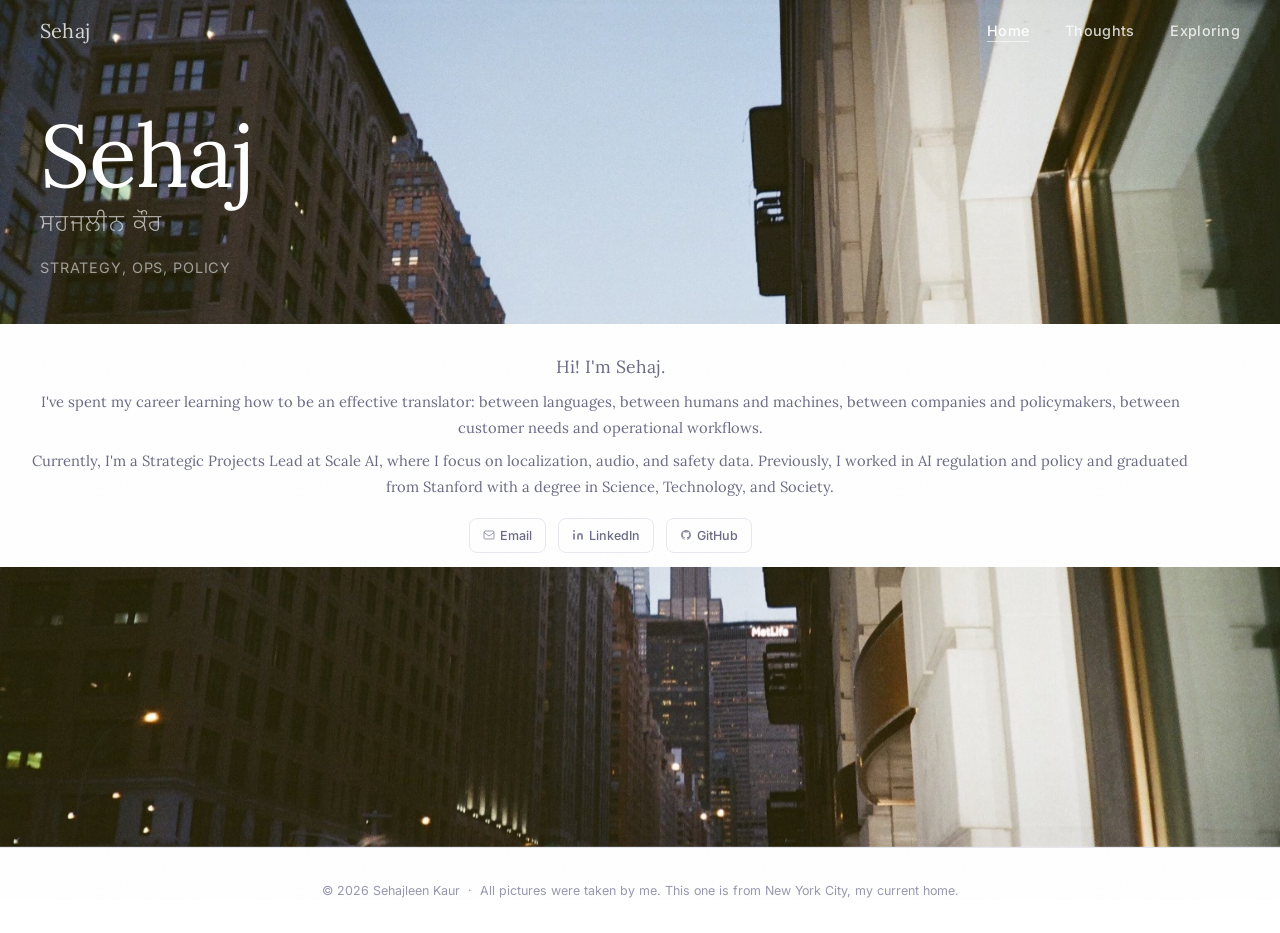
==== commit 892b9f57: "Remove face photo, center bio text, adjust icon spacing Co-Authored-By: Claude Sonnet 4.6 <noreply@a" ====
--- a/index.html
+++ b/index.html
@@ -4,7 +4,7 @@
   <meta charset="UTF-8" />
   <meta name="viewport" content="width=device-width, initial-scale=1.0" />
   <title>Sehaj</title>
-  <link rel="stylesheet" href="style.css?v=11" />
+  <link rel="stylesheet" href="style.css?v=12" />
 </head>
 <body class="page-home">
 
@@ -33,9 +33,6 @@
       <p class="bio-greeting anim-bio">Hi! I'm Sehaj.</p>
 
       <div class="bio-section anim-bio">
-        <div class="bio-photo">
-          <img src="site%20photos/IMG_7851.jpg" alt="Sehaj" />
-        </div>
         <div class="bio-text">
           <p>I've spent my career learning how to be an effective translator: between languages, between humans and machines, between companies and policymakers, between customer needs and operational workflows.</p>
           <p>Currently, I'm a Strategic Projects Lead at Scale AI, where I focus on localization, audio, and safety data. Previously, I worked in AI regulation and policy and graduated from Stanford with a degree in Science, Technology, and Society.</p>
--- a/style.css
+++ b/style.css
@@ -245,7 +245,7 @@
 /* ── HOME: BIO ───────────────────────────────────── */
 .bio-section {
   display: grid;
-  grid-template-columns: 210px 1fr;
+  grid-template-columns: 1fr;
   gap: 52px;
   align-items: start;
   margin-bottom: 0;
@@ -285,10 +285,11 @@
 
 .bio-text p {
   font-family: 'Lora', serif;
-  font-size: 1.05rem;
+  font-size: 0.92rem;
   color: var(--text-muted);
   line-height: 1.75;
   margin-bottom: 8px;
+  text-align: center;
 }
 
 .contact-links {
@@ -299,7 +300,7 @@
 
 .contact-links--centered {
   width: 100%;
-  margin-top: 0;
+  margin-top: 20px;
   margin-bottom: 0;
   padding-bottom: 4px;
   position: relative;
@@ -340,12 +341,12 @@
 }
 
 .section-label {
-  font-size: 0.78rem;
+  font-size: 0.85rem;
   font-weight: 600;
   letter-spacing: 0.1em;
   text-transform: uppercase;
   color: var(--text-subtle);
-  margin-bottom: 16px;
+  margin-bottom: 28px;
 }
 
 .audio-buttons {
@@ -693,10 +694,10 @@
 
 /* ── READING SECTION ─────────────────────────────── */
 .reading-now {
-  background: linear-gradient(135deg, var(--lavender-soft), var(--blue-soft));
-  border: 1px solid var(--lavender-light);
-  border-radius: var(--radius);
-  padding: 28px 32px;
+  background: var(--white);
+  border: 1px solid var(--border);
+  border-radius: var(--radius-sm);
+  padding: 18px 24px;
   margin-bottom: 16px;
 }
 
@@ -705,7 +706,7 @@
   font-weight: 600;
   letter-spacing: 0.1em;
   text-transform: uppercase;
-  color: var(--lavender);
+  color: var(--text-subtle);
   margin-bottom: 8px;
   display: block;
 }
@@ -1155,6 +1156,13 @@
 
 .frosted-panel--reading {
   margin-top: 52px;
+  padding-top: 20px;
+  padding-bottom: 20px;
+}
+
+.frosted-panel--reading .section-label {
+  padding-left: 24px;
+  margin-bottom: 16px;
 }
 
 .reading-author {
